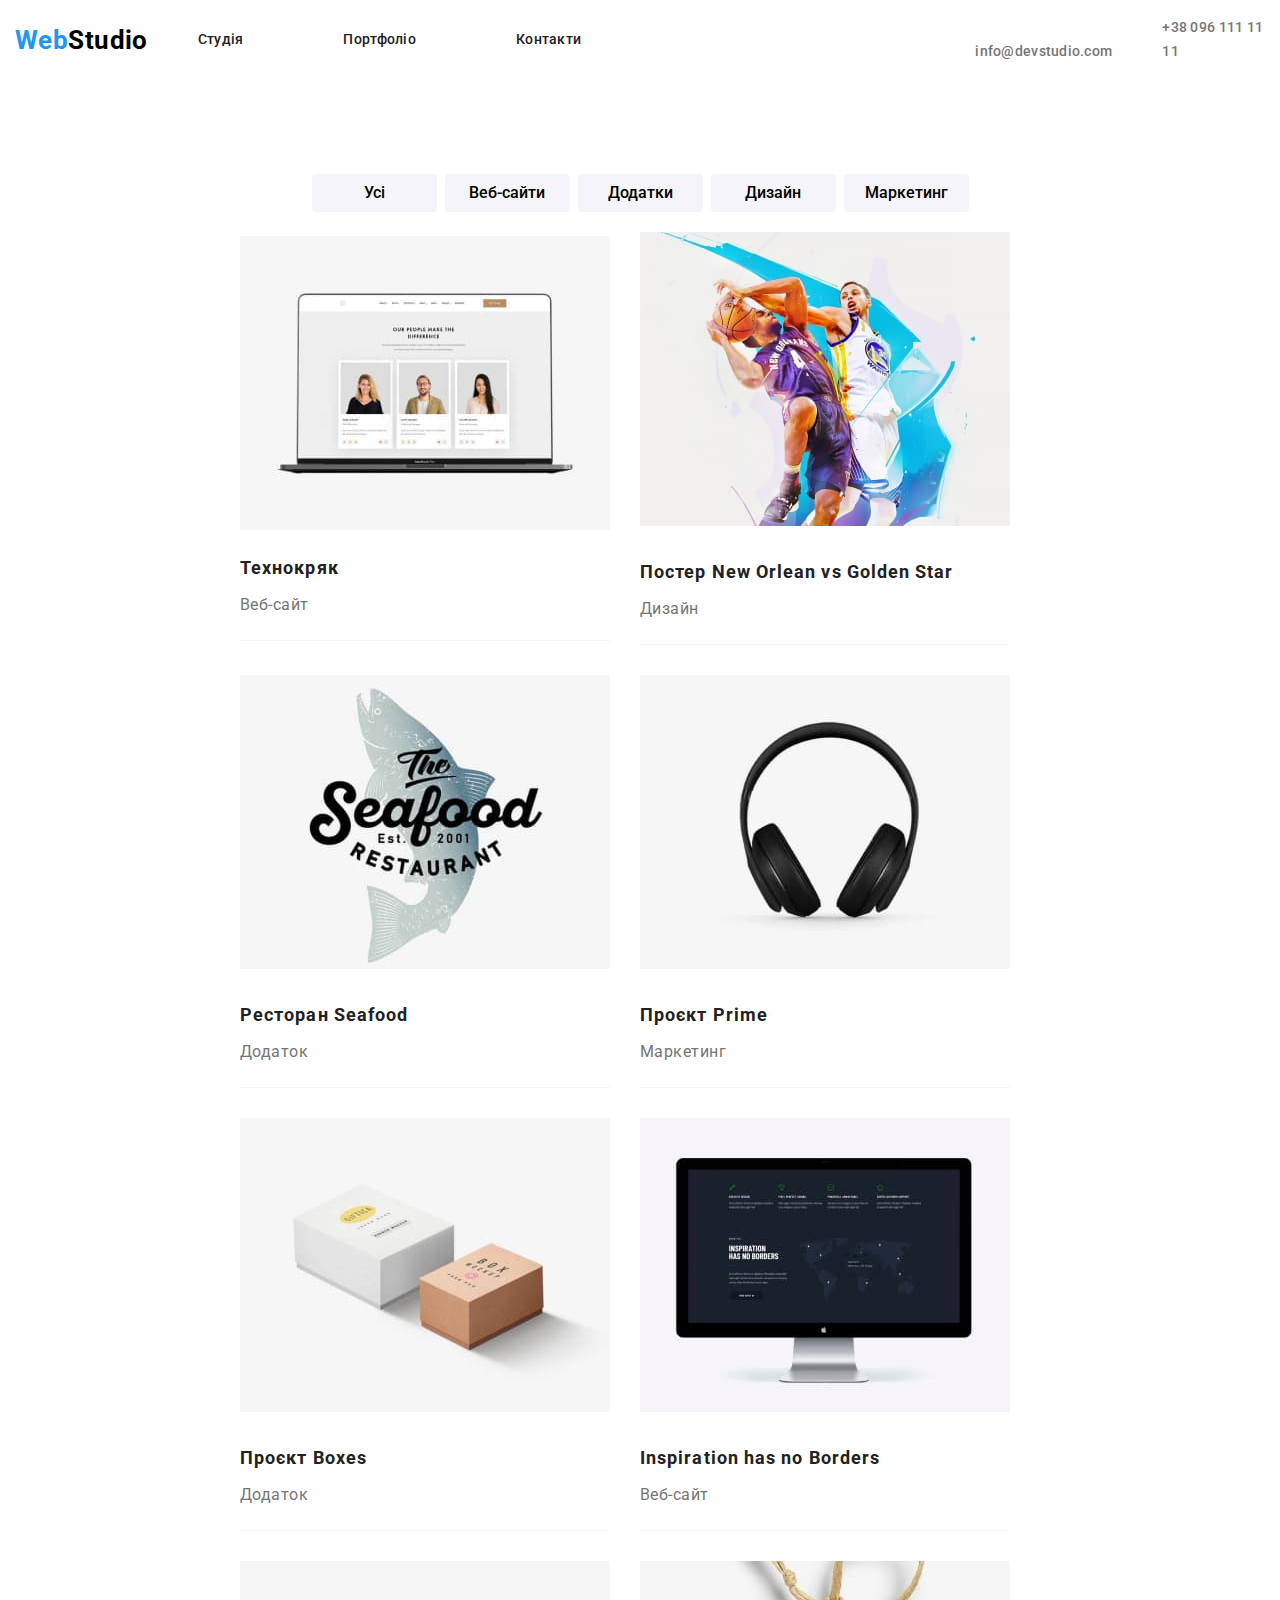
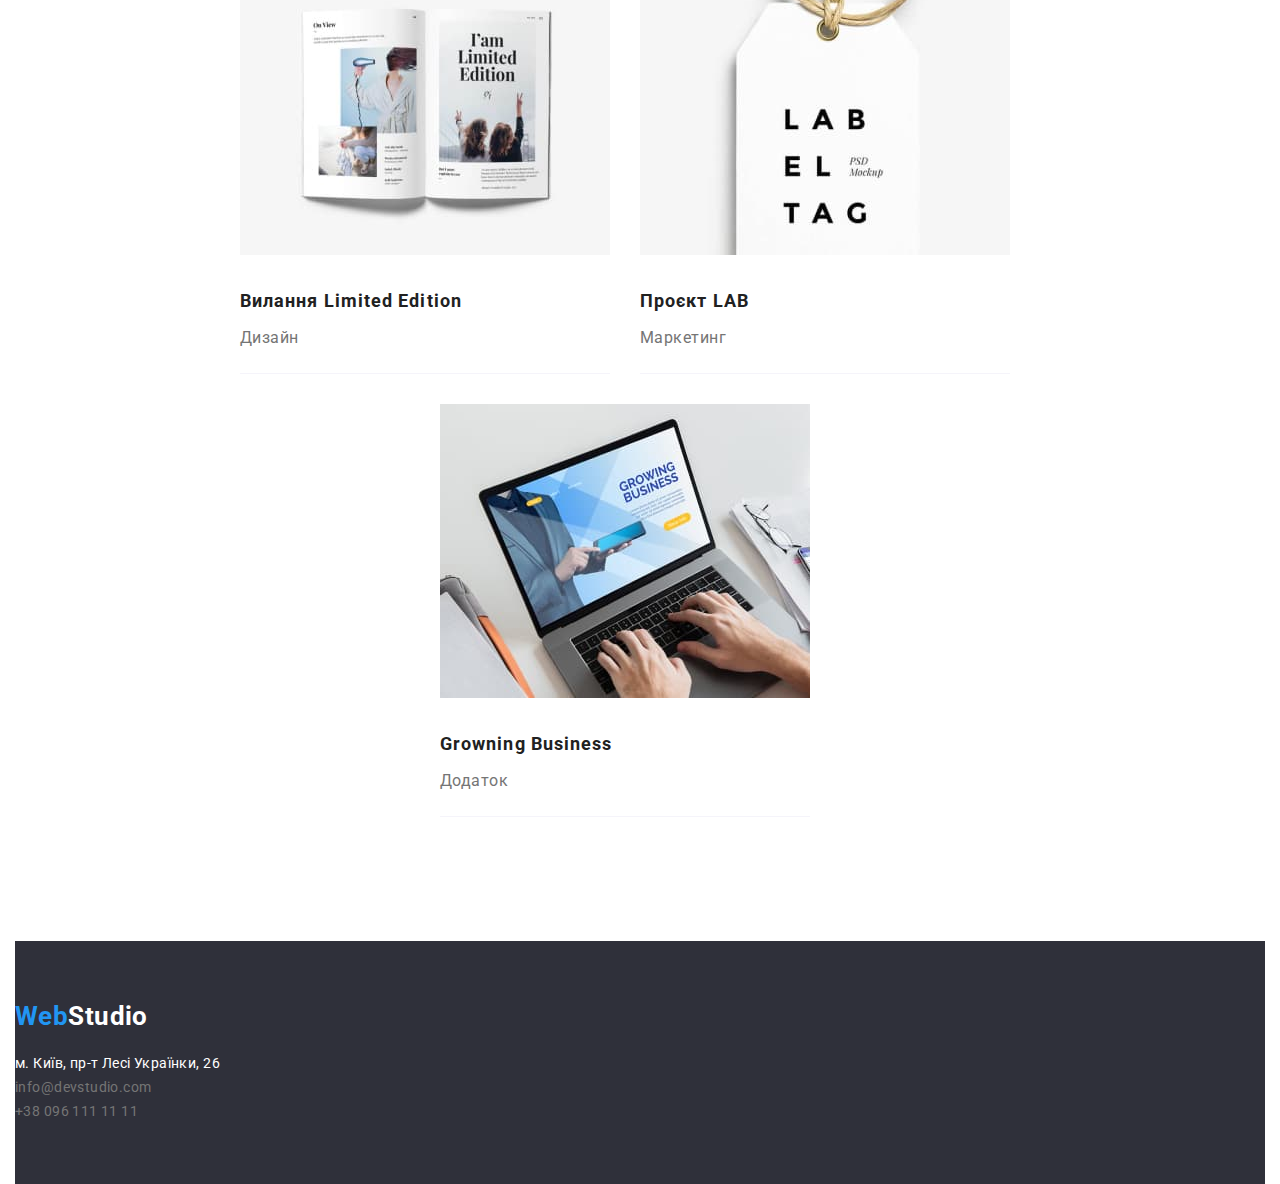
==== portfolio.html @ 68ede4b3 "дз4" ====
<!DOCTYPE html>
<html lang="uk">
  <head>
    <meta charset="UTF-8" />
    <meta http-equiv="X-UA-Compatible" content="IE=edge" />
    <meta name="viewport" content="width=device-width, initial-scale=1.0" />
    <title>Портфоліо</title>
    <link rel="preconnect" href="https://fonts.googleapis.com" />
    <link rel="preconnect" href="https://fonts.gstatic.com" crossorigin />
    <link href="https://fonts.googleapis.com/css2?family=Montserrat:wght@400;700&family=Raleway:wght@700&family=Roboto:wght@400;500;700;900&display=swap" rel="stylesheet" />
    <link rel="stylesheet" href="./css/modern-normalize.css" />
    <link rel="stylesheet" href="./css/styles.css" />
  </head>

  <body>
    <header class="header">
      <div class="header-block container">
        <a href="./index.html" class="logo"><span lang="en" class="accent">Web</span><span lang="en">Studio</span></a>
        <nav class="navigation">
          <ul class="navigation-list">
            <li class="navigation-item">
              <a class="link header-link" href="./index.html">Студія</a>
            </li>
            <li class="navigation-item">
              <a class="link header-link" href="./portfolio.html">Портфоліо</a>
            </li>
            <li class="navigation-item">
              <a class="link header-link" href="#">Контакти</a>
            </li>
          </ul>
        </nav>

        <div class="contacts">
          <ul class="header-contacts">
            <li>
              <a class="link header-contact" href="mailto:info@devstudio.com">info@devstudio.com</a>
            </li>
            <li>
              <a class="link header-contact" href="tel:+380961111111">+38 096 111 11 11</a>
            </li>
          </ul>
        </div>
      </div>
    </header>

    <main>
      <section class="section">
        <div class="container">
          <h2 hidden class="hidden work">Наши работы</h2>

          <div class="filter-work-type">
            <ul class="work-type">
              <li class="work-filter">
                <button type="button" class="button btn">Усі</button>
              </li>
              <li class="work-filter">
                <button type="button" class="button btn">Веб-сайти</button>
              </li>
              <li class="work-filter">
                <button type="button" class="button btn">Додатки</button>
              </li>
              <li class="work-filter">
                <button type="button" class="button btn">Дизайн</button>
              </li>
              <li class="work-filter">
                <button type="button" class="button btn">Маркетинг</button>
              </li>
            </ul>
          </div>

          <ul class="work-list">
            <li class="work-item">
              <a href="./portfolio.html">
                <img class="work-img" src="./images/pf-img1.jpg" alt="На ноутбуці відкрито сайт із трьома фото співробітників" width="370" />
                <div class="work-desc">
                  <h2 class="work-title">Технокряк</h2>
                  <p class="work-type">Веб-сайт</p>
                </div>
              </a>
            </li>
            <li class="work-item">
              <a href="./portfolio.html">
                <img src="./images/pf-img2.jpg" alt="Двоє чоловіків грають у баскетбол" width="370" />
                <div class="work-desc">
                  <h2 class="work-title">Постер <span lang="en">New Orlean vs Golden Star</span></h2>
                  <p class="work-type">Дизайн</p>
                </div>
              </a>
            </li>
            <li class="work-item">
              <a href="./portfolio.html">
                <img src="./images/pf-img3.jpg" alt="Логотип ресторану морської їжі" width="370" />
                <div class="work-desc">
                  <h2 class="work-title">Ресторан <span lang="en">Seafood</span></h2>
                  <p class="work-type">Додаток</p>
                </div>
              </a>
            </li>
            <li class="work-item">
              <a href="./portfolio.html">
                <img src="./images/pf-img4.jpg" alt="навушники" width="370" />
                <div class="work-desc">
                  <h2 class="work-title">Проєкт <span lang="en">Prime</span></h2>
                  <p class="work-type">Маркетинг</p>
                </div>
              </a>
            </li>
            <li class="work-item">
              <a href="./portfolio.html">
                <img src="./images/pf-img5.jpg" alt="біла велика коробка лежить поруч із бежевою маленькою коробкою" width="370" />
                <div class="work-desc">
                  <h2 class="work-title">Проєкт <span lang="en">Boxes</span></h2>
                  <p class="work-type">Додаток</p>
                </div>
              </a>
            </li>
            <li class="work-item">
              <a href="./portfolio.html">
                <img src="./images/pf-img6.jpg" alt="відкритий сайт Inspiration has no Borders на моноблоці" width="370" />
                <div class="work-desc">
                  <h2 class="work-title" lang="en">Inspiration has no Borders</h2>
                  <p class="work-type">Веб-сайт</p>
                </div>
              </a>
            </li>
            <li class="work-item">
              <a href="./portfolio.html">
                <img src="./images/pf-img7.jpg" alt="відкрита книга з ілюстраціями" width="370" />
                <div class="work-desc">
                  <h2 class="work-title">Вилання <span lang="en">Limited Edition</span></h2>
                  <p class="work-type">Дизайн</p>
                </div>
              </a>
            </li>
            <li class="work-item">
              <a href="./portfolio.html">
                <img src="./images/pf-img8.jpg" alt="етикетка LAB" width="370" />
                <div class="work-desc">
                  <h2 class="work-title">Проєкт <span lang="en">LAB</span></h2>
                  <p class="work-type">Маркетинг</p>
                </div>
              </a>
            </li>
            <li class="work-item">
              <a href="./portfolio.html">
                <img src="./images/pf-img9.jpg" alt="пальці набирають текст на ноутбуці" width="370" />
                <div class="work-desc">
                  <h2 class="work-title" lang="en">Growning Business</h2>
                  <p class="work-type">Додаток</p>
                </div>
              </a>
            </li>
          </ul>
        </div>
      </section>
    </main>

    <footer>
      <div class="footer-contacts">
        <a href="./index.html" class="footer-logo logo"><span class="accent" lang="en">Web</span><span lang="en">Studio</span></a>
        <address>
          <ul class="footer-contacts-list">
            <li>
              <a class="footer-contacts-link map" href="https://goo.gl/maps/XiPx7F8TdNtTnZYd6" target="_blank" rel="noopener noreferrer">м. Київ, пр-т Лесі Українки, 26</a>
            </li>
            <li>
              <a class="footer-contacts-link" href="mailto:info@devstudio.com">info@devstudio.com</a>
            </li>
            <li>
              <a class="footer-contacts-link" href="tel:+380961111111">+38 096 111 11 11</a>
            </li>
          </ul>
        </address>
      </div>
    </footer>
  </body>
</html>
---- css/styles.css ----
:root {
    /* text color*/
    --primary-text-color: #757575;
    --header-text-color: #212121;
    --accent-color: #2196F3;
    --c-black: #000000;
    --c-white: #fff;
    --c-grey: color: rgba(255, 255, 255, 0.6);

    /* background color*/
    --bg-grey: #F5F4FA;
    --bg-white: #FFFFFF;

}

*,
::before,
::after {
    margin: 0;
    padding: 0;
    box-sizing: border-box;
}

h1,h2,h3,h4,h5,h6,p,ul {
    margin: 0;
    padding: 0;
}

.btn {
    cursor: pointer;
}

body {
    background-color: #fff;
    color: var(--primary-text-color);
    font-family: Roboto, sans-serif;
    font-weight: 400;
    font-size: 14px;
    line-height: 1.7142;
    letter-spacing: 0.03em;
    max-width: 1600px;
    width: 100%;
    margin: 0 auto;
    padding: 0 15px;
}

ul {
    list-style: none;
}

.section{
    padding: 94px 0;
}

.container {
    max-width: 1200px;
    width: 100%;
    margin: 0 auto;
    padding: 0 15px;
}

.link {
    text-decoration: none;
    font-weight: 500;
    font-size: 14px;
    line-height: 1.1428;
    letter-spacing: 0.02em;
}

/*header*/

.logo {
    text-decoration: none;  
    color: var(--c-black);
    font-weight: 700;
    font-size: 26px;
    line-height: 1.1932;
    display: block;
}

.accent {
    color: var(--accent-color);
}

.logo:hover,
.logo:focus {
    color: var(--accent-color);
}

.header-link {
    color: var(--header-text-color);
}

.header-link:hover,
.header-link:focus {
    color: var(--accent-color);
}

.header-contact {
    color: var(--primary-text-color);
}

.header-contact:hover,
.header-contact:focus {
    color: var(--accent-color);
}

.header-block {
    display: flex;
    align-items: center;
    justify-content: center;
    padding: 32px 0;
    max-width: 1600px;
    max-height: 80px;
}
.header-icon {
    fill: currentColor;
}
.navigation-list {
    display: flex;
    margin-right: 344px;
}

.navigation-item:not(last-child) {
    margin: 50px;
}

.header-contacts {
    display: flex;
    align-items:flex-end;
    gap:50px;
}

/*hero*/

.hero-header {
    background-image: url(../images/hero-photo.jpg);
    background-repeat: no-repeat;
    padding: 200px 0;
}

.hero-title {
    color: var(--c-white);
    width: 696px;
    font-weight: 900;
    font-size: 44px;
    line-height: 1.3636;
    letter-spacing: 0.06em;
    text-transform: uppercase;
    text-align: center;
    margin: 0 auto 30px;
}

.hero-button {
    width: 216px;
    height: 50px;
    color: var(--c-white);
    background-color: var(--accent-color);
    font-weight: 700;
    font-size: 16px;
    line-height: 1.875;
    letter-spacing: 0.06em;
    box-shadow: 0px 4px 4px rgba(0, 0, 0, 0.15);
    border-radius: 4px;
    text-align: center;
    margin: 0 auto;
    display: block;
    border: none;
}

/*advantages section*/
.hidden {
    visibility: hidden;
}

.advantages-list {
    display: flex;
    justify-content: center;
}
.advantages-card {
    display: block;
    max-width: 270px;
}
.advantages-card:not(:last-child){
    margin-right:30px;
}

.advantages-img-block {
    display: flex;
    align-items: center;
    justify-content: center;
    width: 270px;
    height: 120px;
    background-color: var(--bg-grey);
    border-radius: 4px;
    margin-bottom: 30px;
}
.section-header {
    color: var(--header-text-color);
    font-weight: 700;
    font-size: 14px;
    line-height: 1.1428;   
    text-transform: uppercase;
    padding-bottom: 10px;
}

/*projects section*/
.section-title {
    color: var(--header-text-color);
    font-weight: 700;
    font-size: 36px;
    line-height: 1.1666;
    text-align: center;
    margin-bottom: 50px;
}
.projects-list {
    display: flex;
    justify-content: center;
}
.projects-item:not(:last-child) {
    margin-right:30px;
}

/*team section*/
.team {
    background-color: var(--bg-grey);
}

.team-list{
    display: flex;
    justify-content: center;
    margin-top:50px;
    gap: 30px;
}

.team-item {
    display: block;
    box-sizing: border-box;
    text-align: center;
    box-shadow: 0px 1px 3px rgba(0, 0, 0, 0.12), 0px 1px 1px rgba(0, 0, 0, 0.14), 0px 2px 1px rgba(0, 0, 0, 0.2);
    border-radius: 0px 0px 4px 4px;
}

.team-img {
    display: block;
}

.team-desc {
    padding: 30px 15px;
    font-weight: 400;
    font-size: 16px;
    line-height: 1.1875;
}

.team-name {
    padding-bottom:10px;
    font-weight: 500;
    font-size: 16px;
    line-height: 1.1875;
    color: var(--header-text-color);
}

.socials {
    display: flex;
    align-items: center;
    justify-content: center;
    gap: 10px;
    flex-wrap: wrap;
    margin-top: 30px;
}

.social-item-link {
    display: flex;
    align-items: center;
    justify-content: center;
    width: 44px;
    height: 44px;
    border-radius: 50%;
    background-color: var(--bg-white);
}

.social-item-link:hover,
.social-item-link:focus {
    background-color: var(--accent-color);
    fill: var(--c-white);
}

/*section Постійні клієнти*/
.clients-list {
    display: flex;
    align-items: center;
    justify-content: center;
    gap:30px;;
}

.clients-item-link {
    display: flex;
    align-items: center;
    justify-content: center;
    width: 170px;
    height: 92px;
    border: 1px solid var(--primary-text-color);
    border-radius: 4px;
}
.clients-item-link:hover,
.clients-item-link:focus {
    fill: var(--accent-color);
    border: 1px solid var(--accent-color);
}
/*footer*/
.footer-contacts {
    background-color: #2F303A;
}

.footer-logo {
    display: block;
    color: var(--c-white);
    padding-top: 60px;
    padding-bottom: 20px;
}

.footer-contacts-list{
    padding-bottom: 60px;
}

.footer-contacts-link {
    text-decoration: none;
    color: var(--c-grey);
    font-style:normal;
    display: block;
}
.footer-contacts-link:not(:last-child) {
    margin-bottom: 9px;;
}
.footer-contacts-link:hover,
.footer-contacts-link:focus {
    color: var(--accent-color);
}
.map {
    color: var(--c-white);
}

.footer-socials {
    display: block;
    position: relative;
    transform: translate(50%,-290%);
}

.footer-socials-list {
    display: flex;
    gap: 10px;
}

.footer-socials-title {
    font-weight: 700;
    font-size: 14px;
    line-height: 1.1428;
    text-transform: uppercase;
    color: var(--c-white);
    margin-bottom: 20px;
}

/*Страница портфолио*/
.filter-work-type {
    display: flex;
    justify-content: center;
}

.work-type {
    display: flex;
    margin-bottom: 20px;
}
.work-filter:not(:last-child) {
    margin-right: 8px;
}

.button {
    font-weight: 500;
    font-size: 16px;
    line-height: 1.625;
    text-align: center;
    background-color: var(--bg-grey);
    border: 0 solid var(--bg-grey);
    border-radius: 4px;
    width: 125px;
    height: 38px;
}

.button:hover,
.button:focus {
    background-color: var(--accent-color);
    color: var(--c-white);
    box-shadow: 0px 1px 3px rgba(0, 0, 0, 0.12), 0px 1px 1px rgba(0, 0, 0, 0.14), 0px 2px 1px rgba(0, 0, 0, 0.2);
}
.work-list {
    display: flex; 
    flex-wrap: wrap;
    justify-content: center;
    align-items: center;
}

.work-item {
    display: flex;
    justify-content: center;
    align-items: center;
    margin-right: 30px;
    margin-bottom: 30px; 
}
.work-item> a {
    text-decoration: none;
    text-align: start;
    border-bottom: 1px solid var(--bg-grey); 
}

.work-item:hover {
    box-shadow: 0px 1px 3px rgba(0, 0, 0, 0.12), 0px 1px 1px rgba(0, 0, 0, 0.14), 0px 2px 1px rgba(0, 0, 0, 0.2);
}

.work-title {
    display: block;
    font-weight: 700;
    font-size: 18px;
    line-height: 2;
    letter-spacing: 0.06em;
    color: var(--header-text-color);
    margin-top: 20px;
    margin-bottom: 4px;
}

.work-type {
    font-weight: 400;
    font-size: 16px;
    line-height: 1.875;
    letter-spacing: 0.03em;
    color: var(--primary-text-color);
}

.work-img {
    display: block;
}
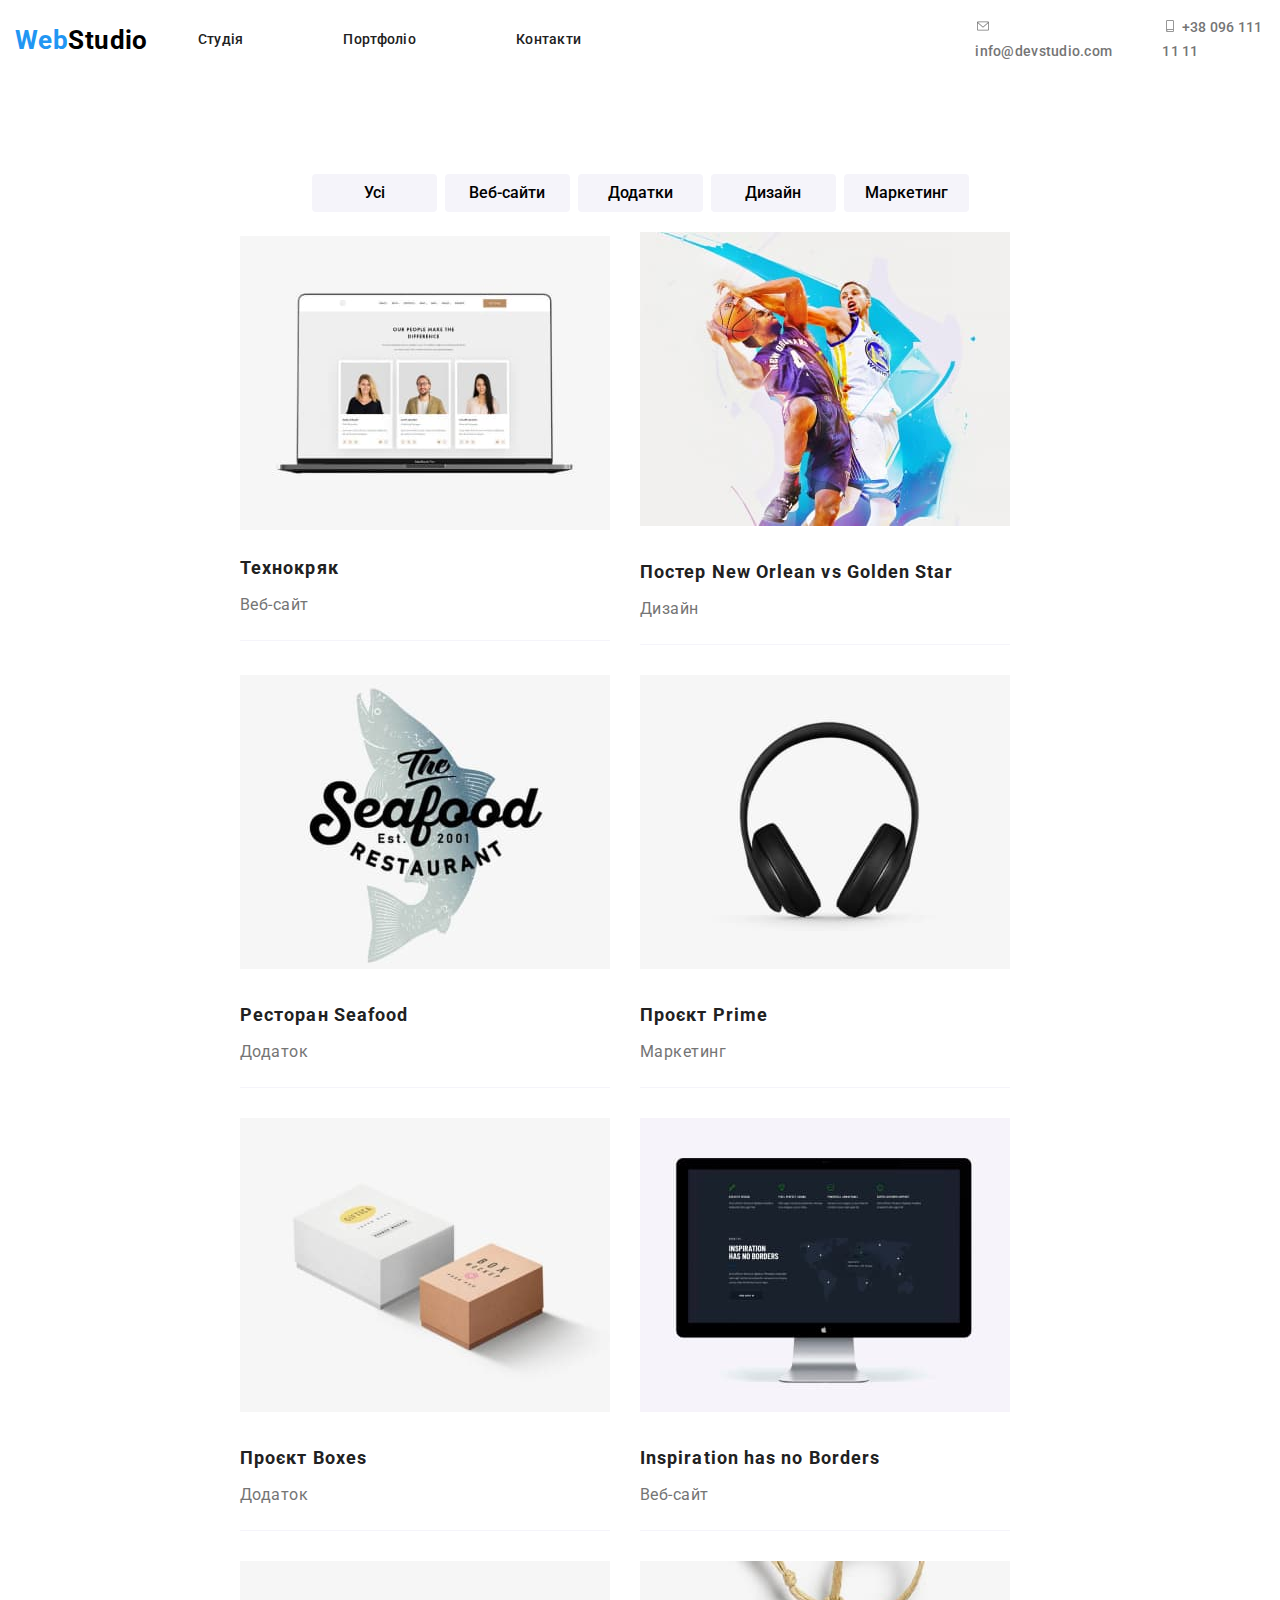
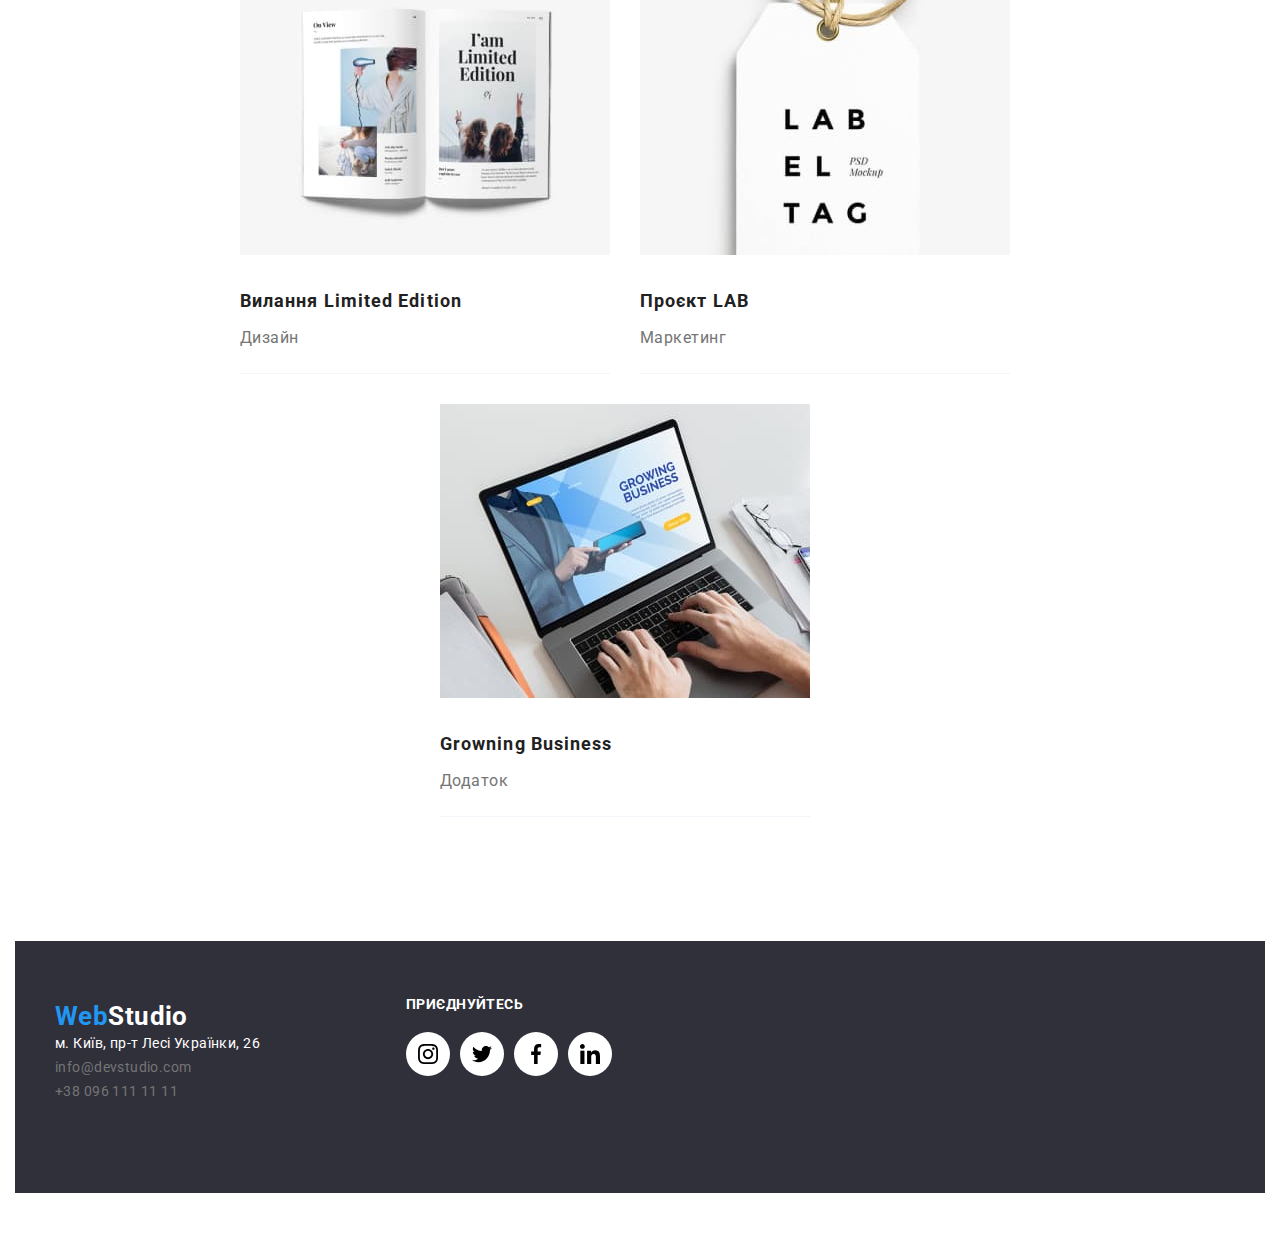
==== commit 7628e301: "дз4 портфолио" ====
--- a/portfolio.html
+++ b/portfolio.html
@@ -33,10 +33,20 @@
         <div class="contacts">
           <ul class="header-contacts">
             <li>
-              <a class="link header-contact" href="mailto:info@devstudio.com">info@devstudio.com</a>
-            </li>
-            <li>
-              <a class="link header-contact" href="tel:+380961111111">+38 096 111 11 11</a>
+              <a class="link header-contact" href="mailto:info@devstudio.com">
+                <svg class="header-icon" width="16" height="12">
+                  <use xlink:href="./images/icons.svg#icon-mail"></use>
+                </svg>
+                info@devstudio.com</a
+              >
+            </li>
+            <li>
+              <a class="link header-contact" href="tel:+380961111111">
+                <svg class="header-icon" width="16" height="12">
+                  <use xlink:href="./images/icons.svg#icon-smartphone"></use>
+                </svg>
+                +38 096 111 11 11</a
+              >
             </li>
           </ul>
         </div>
@@ -155,8 +165,8 @@
       </section>
     </main>
 
-    <footer>
-      <div class="footer-contacts">
+    <footer class="footer-contacts">
+      <div class="container">
         <a href="./index.html" class="footer-logo logo"><span class="accent" lang="en">Web</span><span lang="en">Studio</span></a>
         <address>
           <ul class="footer-contacts-list">
@@ -171,6 +181,39 @@
             </li>
           </ul>
         </address>
+        <div class="footer-socials">
+          <h3 class="footer-socials-title">приєднуйтесь</h3>
+          <ul class="footer-socials-list">
+            <li class="footer-socials-link">
+              <a href="#" class="social-item-link" target="_blank" rel="noopener noreferrer">
+                <svg class="icon" width="20" height="20">
+                  <use xlink:href="./images/icons.svg#icon-instagram"></use>
+                </svg>
+              </a>
+            </li>
+            <li class="footer-socials-link">
+              <a href="#" class="social-item-link" target="_blank" rel="noopener noreferrer">
+                <svg class="icon" width="20" height="20">
+                  <use xlink:href="./images/icons.svg#icon-twitter"></use>
+                </svg>
+              </a>
+            </li>
+            <li class="footer-socials-link">
+              <a href="#" class="social-item-link" target="_blank" rel="noopener noreferrer">
+                <svg class="icon" width="20" height="20">
+                  <use xlink:href="./images/icons.svg#icon-facebook"></use>
+                </svg>
+              </a>
+            </li>
+            <li class="footer-socials-link">
+              <a href="#" class="social-item-link" target="_blank" rel="noopener noreferrer">
+                <svg class="icon" width="20" height="20">
+                  <use xlink:href="./images/icons.svg#icon-linkedin"></use>
+                </svg>
+              </a>
+            </li>
+          </ul>
+        </div>
       </div>
     </footer>
   </body>
--- a/css/styles.css
+++ b/css/styles.css
@@ -134,7 +134,7 @@
 /*hero*/
 
 .hero-header {
-    background-image: url(../images/hero-photo.jpg);
+    background: linear-gradient(rgba(0, 0, 0, 0.15), rgba(0, 0, 0, 0.15)), url(../images/hero-photo.jpg);
     background-repeat: no-repeat;
     padding: 200px 0;
 }
@@ -310,13 +310,13 @@
 /*footer*/
 .footer-contacts {
     background-color: #2F303A;
+    max-height: 252px;
 }
 
 .footer-logo {
     display: block;
     color: var(--c-white);
     padding-top: 60px;
-    padding-bottom: 20px;
 }
 
 .footer-contacts-list{
@@ -343,7 +343,7 @@
 .footer-socials {
     display: block;
     position: relative;
-    transform: translate(50%,-290%);
+    transform: translate(30%,-210%);
 }
 
 .footer-socials-list {
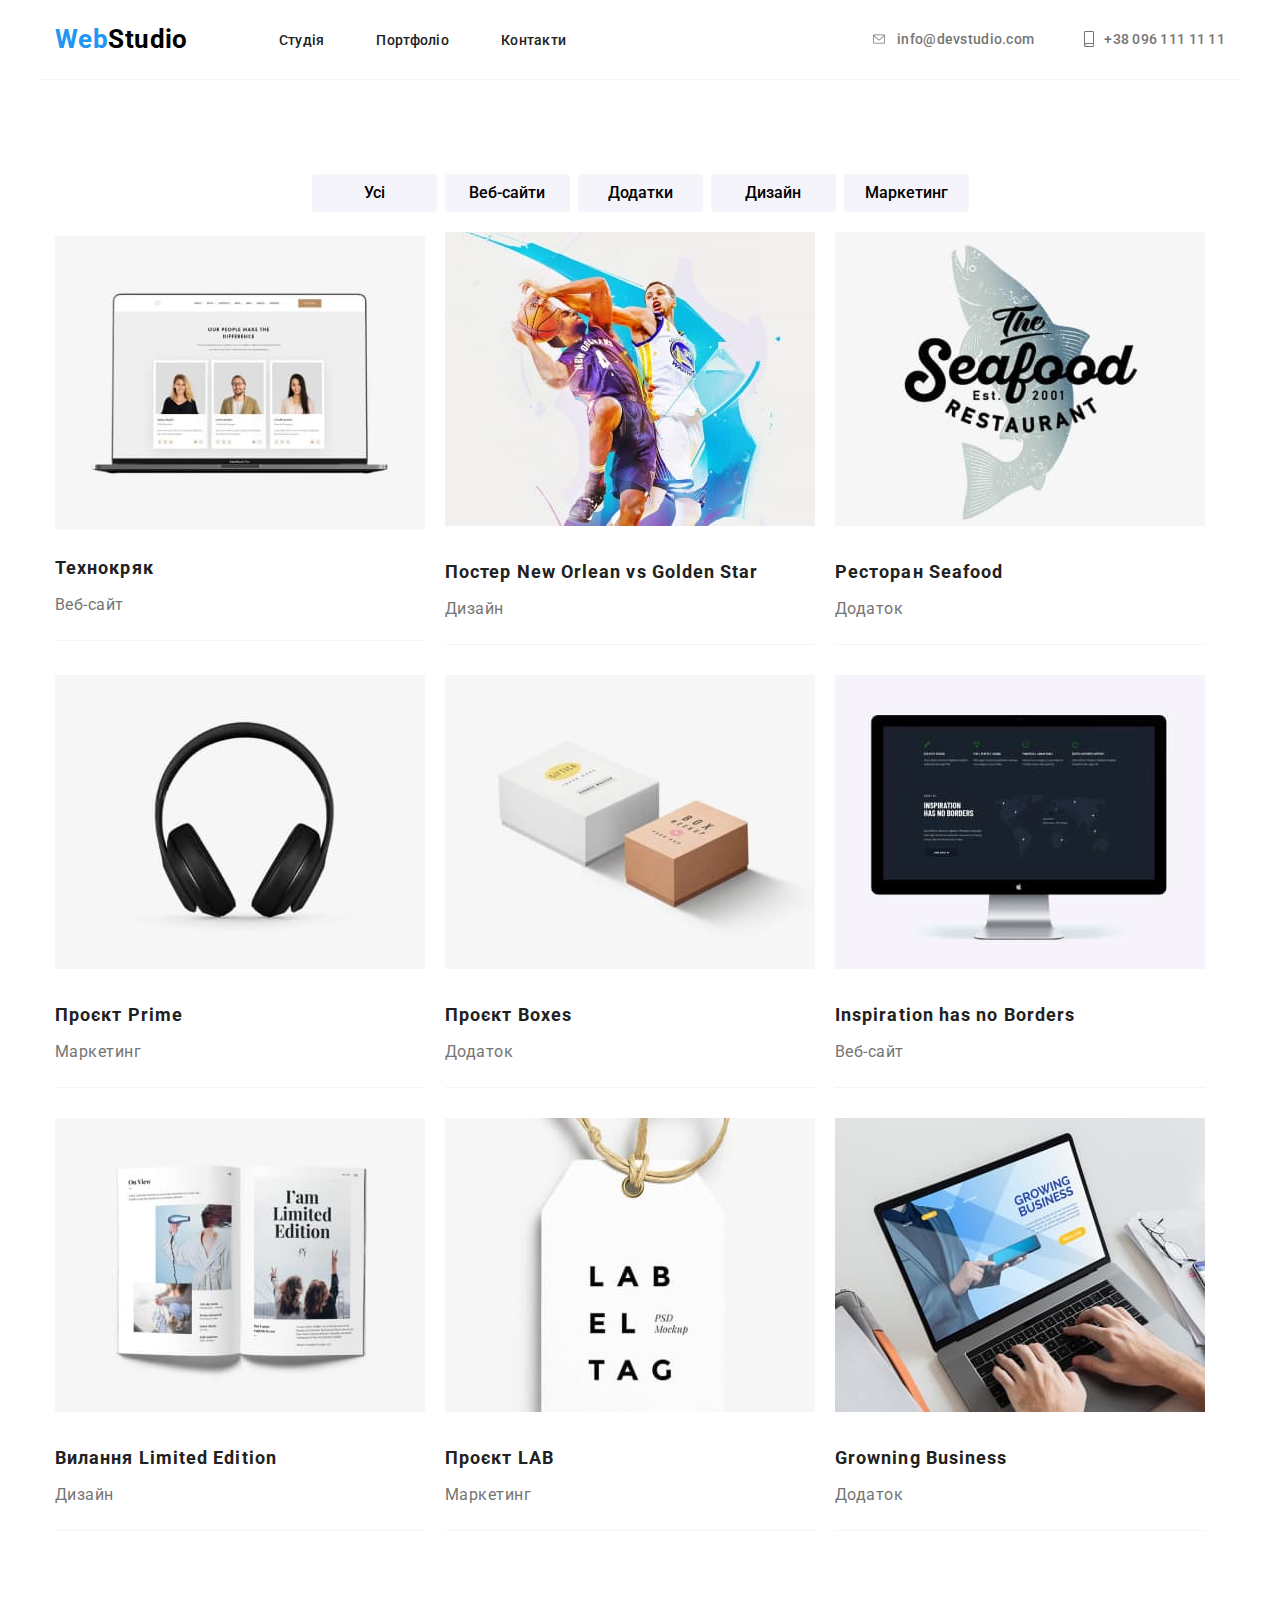
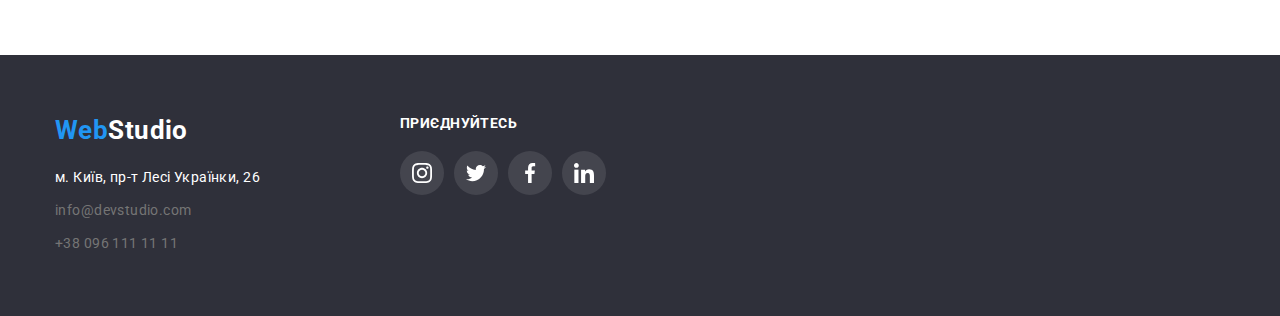
==== commit 6f8ead8b: "дз4" ====
--- a/portfolio.html
+++ b/portfolio.html
@@ -15,7 +15,7 @@
   <body>
     <header class="header">
       <div class="header-block container">
-        <a href="./index.html" class="logo"><span lang="en" class="accent">Web</span><span lang="en">Studio</span></a>
+        <a href="./index.html" lang="en" class="logo"><span>Web</span>Studio</a>
         <nav class="navigation">
           <ul class="navigation-list">
             <li class="navigation-item">
@@ -42,7 +42,7 @@
             </li>
             <li>
               <a class="link header-contact" href="tel:+380961111111">
-                <svg class="header-icon" width="16" height="12">
+                <svg class="header-icon" width="10" height="16">
                   <use xlink:href="./images/icons.svg#icon-smartphone"></use>
                 </svg>
                 +38 096 111 11 11</a
@@ -56,7 +56,7 @@
     <main>
       <section class="section">
         <div class="container">
-          <h2 hidden class="hidden work">Наши работы</h2>
+          <h2 class="hidden work">Наши работы</h2>
 
           <div class="filter-work-type">
             <ul class="work-type">
@@ -166,48 +166,50 @@
     </main>
 
     <footer class="footer-contacts">
-      <div class="container">
-        <a href="./index.html" class="footer-logo logo"><span class="accent" lang="en">Web</span><span lang="en">Studio</span></a>
-        <address>
-          <ul class="footer-contacts-list">
-            <li>
-              <a class="footer-contacts-link map" href="https://goo.gl/maps/XiPx7F8TdNtTnZYd6" target="_blank" rel="noopener noreferrer">м. Київ, пр-т Лесі Українки, 26</a>
-            </li>
-            <li>
-              <a class="footer-contacts-link" href="mailto:info@devstudio.com">info@devstudio.com</a>
-            </li>
-            <li>
-              <a class="footer-contacts-link" href="tel:+380961111111">+38 096 111 11 11</a>
-            </li>
-          </ul>
-        </address>
+      <div class="container footer-block">
+        <div class="footer-address">
+          <a href="./index.html" class="footer-logo logo" lang="en"><span>Web</span>Studio</a>
+          <address>
+            <ul class="footer-contacts-list">
+              <li class="footer-contacts-item">
+                <a class="footer-contacts-link map" href="https://goo.gl/maps/XiPx7F8TdNtTnZYd6" target="_blank" rel="noopener noreferrer">м. Київ, пр-т Лесі Українки, 26</a>
+              </li>
+              <li class="footer-contacts-item">
+                <a class="footer-contacts-link" href="mailto:info@devstudio.com">info@devstudio.com</a>
+              </li>
+              <li class="footer-contacts-item">
+                <a class="footer-contacts-link" href="tel:+380961111111">+38 096 111 11 11</a>
+              </li>
+            </ul>
+          </address>
+        </div>
         <div class="footer-socials">
           <h3 class="footer-socials-title">приєднуйтесь</h3>
           <ul class="footer-socials-list">
             <li class="footer-socials-link">
-              <a href="#" class="social-item-link" target="_blank" rel="noopener noreferrer">
-                <svg class="icon" width="20" height="20">
+              <a href="#" class="social-item-link footer-item-link" target="_blank" rel="noopener noreferrer">
+                <svg class="footer-icon" width="20" height="20">
                   <use xlink:href="./images/icons.svg#icon-instagram"></use>
                 </svg>
               </a>
             </li>
             <li class="footer-socials-link">
-              <a href="#" class="social-item-link" target="_blank" rel="noopener noreferrer">
-                <svg class="icon" width="20" height="20">
+              <a href="#" class="social-item-link footer-item-link" target="_blank" rel="noopener noreferrer">
+                <svg class="footer-icon" width="20" height="20">
                   <use xlink:href="./images/icons.svg#icon-twitter"></use>
                 </svg>
               </a>
             </li>
             <li class="footer-socials-link">
-              <a href="#" class="social-item-link" target="_blank" rel="noopener noreferrer">
-                <svg class="icon" width="20" height="20">
+              <a href="#" class="social-item-link footer-item-link" target="_blank" rel="noopener noreferrer">
+                <svg class="footer-icon" width="20" height="20">
                   <use xlink:href="./images/icons.svg#icon-facebook"></use>
                 </svg>
               </a>
             </li>
             <li class="footer-socials-link">
-              <a href="#" class="social-item-link" target="_blank" rel="noopener noreferrer">
-                <svg class="icon" width="20" height="20">
+              <a href="#" class="social-item-link footer-item-link" target="_blank" rel="noopener noreferrer">
+                <svg class="footer-icon" width="20" height="20">
                   <use xlink:href="./images/icons.svg#icon-linkedin"></use>
                 </svg>
               </a>
--- a/css/styles.css
+++ b/css/styles.css
@@ -38,10 +38,6 @@
     font-size: 14px;
     line-height: 1.7142;
     letter-spacing: 0.03em;
-    max-width: 1600px;
-    width: 100%;
-    margin: 0 auto;
-    padding: 0 15px;
 }
 
 ul {
@@ -78,17 +74,14 @@
     display: block;
 }
 
-.accent {
+.logo span {
     color: var(--accent-color);
 }
 
-.logo:hover,
-.logo:focus {
-    color: var(--accent-color);
-}
-
 .header-link {
+    display: inline-block;
     color: var(--header-text-color);
+    padding: 32px 0 31px;
 }
 
 .header-link:hover,
@@ -98,6 +91,9 @@
 
 .header-contact {
     color: var(--primary-text-color);
+    display: flex;
+    align-items: center;
+    gap: 10px;
 }
 
 .header-contact:hover,
@@ -108,40 +104,56 @@
 .header-block {
     display: flex;
     align-items: center;
-    justify-content: center;
-    padding: 32px 0;
-    max-width: 1600px;
-    max-height: 80px;
-}
+    border-bottom: 1px solid var(--bg-grey);
+}
+
 .header-icon {
     fill: currentColor;
 }
+
+.navigation {
+    margin-left: 91px;
+}
+
 .navigation-list {
     display: flex;
-    margin-right: 344px;
-}
-
-.navigation-item:not(last-child) {
-    margin: 50px;
-}
-
+}
+
+.navigation-item:not(:last-child) {
+    margin-right: 52px;
+}
+
+.contacts {
+    margin-left: auto;
+}
 .header-contacts {
     display: flex;
-    align-items:flex-end;
+    align-items: left;
     gap:50px;
 }
 
+
 /*hero*/
 
 .hero-header {
-    background: linear-gradient(rgba(0, 0, 0, 0.15), rgba(0, 0, 0, 0.15)), url(../images/hero-photo.jpg);
+    background: linear-gradient(rgba(47, 48, 58, 0.4), rgba(47, 48, 58, 0.4)), url(../images/hero-photo.jpg);
     background-repeat: no-repeat;
+    background-size: cover;
+    background-position: center;
     padding: 200px 0;
-}
-
+    display: block;
+    max-width: 1600px;
+    margin: 0 auto;
+}
+
+.hero-block {
+    display: block;
+    align-items: center;
+    justify-content: center;
+}
 .hero-title {
     color: var(--c-white);
-    width: 696px;
+    max-width: 696px;
     font-weight: 900;
     font-size: 44px;
     line-height: 1.3636;
@@ -169,9 +181,23 @@
 }
 
 /*advantages section*/
+
+.section-advantages {
+    padding-bottom: 0;
+}
 .hidden {
-    visibility: hidden;
-}
+    position: absolute;
+    width: 1px;
+    height: 1px;
+    margin: -1px;
+    border: 0;
+    padding: 0;
+    white-space: nowrap;
+    clip-path: inset(100%);
+    clip: rect(0 0 0 0);
+    overflow: hidden;
+}
+
 
 .advantages-list {
     display: flex;
@@ -260,6 +286,7 @@
     color: var(--header-text-color);
 }
 
+
 .socials {
     display: flex;
     align-items: center;
@@ -282,6 +309,13 @@
 .social-item-link:hover,
 .social-item-link:focus {
     background-color: var(--accent-color);
+}
+
+.icon {
+    fill: #AFB1B8;
+}
+.icon:hover,
+.icon:focus {
     fill: var(--c-white);
 }
 
@@ -293,13 +327,20 @@
     gap:30px;;
 }
 
+.clients-icon {
+    fill: #AFB1B8;
+}
+.clients-icon:hover,
+.clients-icon:focus {
+    fill: var(--accent-color);
+}
 .clients-item-link {
     display: flex;
     align-items: center;
     justify-content: center;
     width: 170px;
     height: 92px;
-    border: 1px solid var(--primary-text-color);
+    border: 1px solid #AFB1B8;;
     border-radius: 4px;
 }
 .clients-item-link:hover,
@@ -310,26 +351,34 @@
 /*footer*/
 .footer-contacts {
     background-color: #2F303A;
-    max-height: 252px;
-}
-
+    padding: 60px 0;
+}
+
+.footer-block {
+    display: flex;
+}
 .footer-logo {
     display: block;
     color: var(--c-white);
-    padding-top: 60px;
-}
-
-.footer-contacts-list{
-    padding-bottom: 60px;
-}
-
+}
+
+.footer-address {
+    display: block;
+    margin-right: 70px;
+
+}
 .footer-contacts-link {
     text-decoration: none;
     color: var(--c-grey);
     font-style:normal;
     display: block;
 }
-.footer-contacts-link:not(:last-child) {
+
+.footer-contacts-item:first-child {
+    margin-top: 20px;
+}
+
+.footer-contacts-item:not(:last-child) {
     margin-bottom: 9px;;
 }
 .footer-contacts-link:hover,
@@ -341,14 +390,17 @@
 }
 
 .footer-socials {
-    display: block;
-    position: relative;
-    transform: translate(30%,-210%);
+    display: block;  
+    margin-left: 70px;
 }
 
 .footer-socials-list {
     display: flex;
     gap: 10px;
+}
+
+.footer-item-link {
+    background-color: rgba(255, 255, 255, 0.1);
 }
 
 .footer-socials-title {
@@ -358,9 +410,15 @@
     text-transform: uppercase;
     color: var(--c-white);
     margin-bottom: 20px;
+    display: block;
+}
+
+.footer-icon{
+    fill: var(--c-white);
 }
 
 /*Страница портфолио*/
+
 .filter-work-type {
     display: flex;
     justify-content: center;
@@ -396,14 +454,13 @@
     display: flex; 
     flex-wrap: wrap;
     justify-content: center;
-    align-items: center;
 }
 
 .work-item {
     display: flex;
     justify-content: center;
     align-items: center;
-    margin-right: 30px;
+    margin-right: 20px;
     margin-bottom: 30px; 
 }
 .work-item> a {
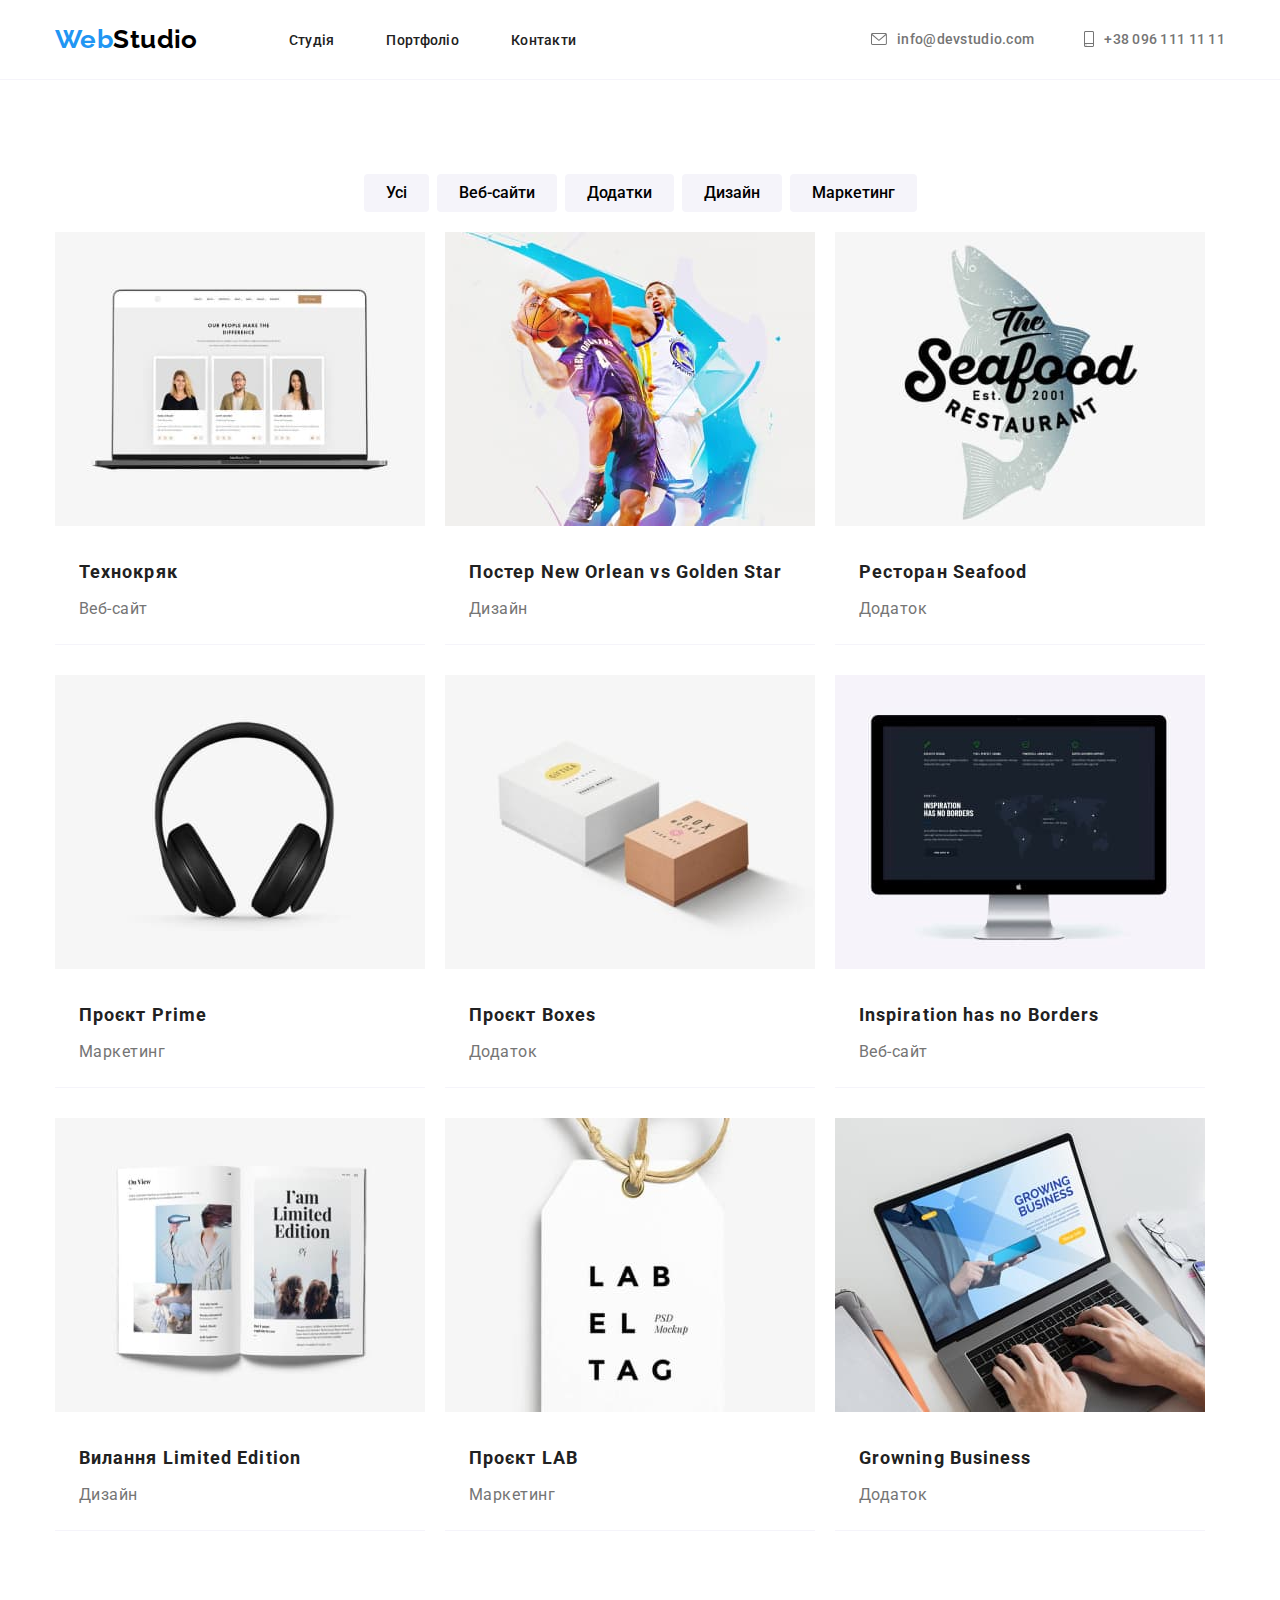
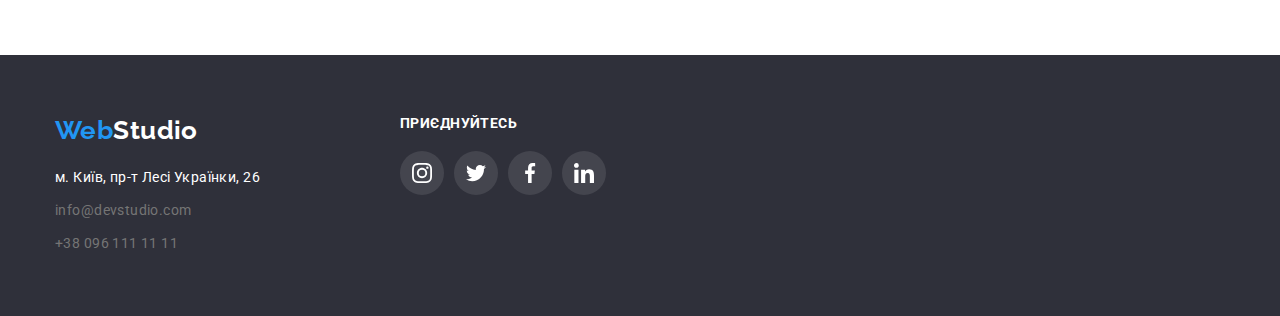
==== commit 6e4b4659: "дз4 правки" ====
--- a/portfolio.html
+++ b/portfolio.html
@@ -59,7 +59,7 @@
           <h2 class="hidden work">Наши работы</h2>
 
           <div class="filter-work-type">
-            <ul class="work-type">
+            <ul class="work-type-list">
               <li class="work-filter">
                 <button type="button" class="button btn">Усі</button>
               </li>
@@ -81,7 +81,7 @@
           <ul class="work-list">
             <li class="work-item">
               <a href="./portfolio.html">
-                <img class="work-img" src="./images/pf-img1.jpg" alt="На ноутбуці відкрито сайт із трьома фото співробітників" width="370" />
+                <img src="./images/pf-img1.jpg" alt="На ноутбуці відкрито сайт із трьома фото співробітників" width="370" />
                 <div class="work-desc">
                   <h2 class="work-title">Технокряк</h2>
                   <p class="work-type">Веб-сайт</p>
--- a/css/styles.css
+++ b/css/styles.css
@@ -6,6 +6,7 @@
     --c-black: #000000;
     --c-white: #fff;
     --c-grey: color: rgba(255, 255, 255, 0.6);
+    --c-lgrey: #AFB1B8;
 
     /* background color*/
     --bg-grey: #F5F4FA;
@@ -66,6 +67,7 @@
 /*header*/
 
 .logo {
+    font-family: Raleway;
     text-decoration: none;  
     color: var(--c-black);
     font-weight: 700;
@@ -78,6 +80,9 @@
     color: var(--accent-color);
 }
 
+.header {
+    border-bottom: 1px solid var(--bg-grey);
+}
 .header-link {
     display: inline-block;
     color: var(--header-text-color);
@@ -104,7 +109,6 @@
 .header-block {
     display: flex;
     align-items: center;
-    border-bottom: 1px solid var(--bg-grey);
 }
 
 .header-icon {
@@ -276,6 +280,7 @@
     font-weight: 400;
     font-size: 16px;
     line-height: 1.1875;
+    background-color: var(--bg-white);
 }
 
 .team-name {
@@ -304,48 +309,48 @@
     height: 44px;
     border-radius: 50%;
     background-color: var(--bg-white);
+    color: #AFB1B8;
 }
 
 .social-item-link:hover,
 .social-item-link:focus {
+    color: var(--c-white);
     background-color: var(--accent-color);
 }
 
 .icon {
-    fill: #AFB1B8;
-}
-.icon:hover,
+    fill: currentColor;
+}
+/*.icon:hover,
 .icon:focus {
     fill: var(--c-white);
-}
+}*/
 
 /*section Постійні клієнти*/
 .clients-list {
     display: flex;
     align-items: center;
     justify-content: center;
-    gap:30px;;
+    gap:30px;
 }
 
 .clients-icon {
-    fill: #AFB1B8;
-}
-.clients-icon:hover,
-.clients-icon:focus {
-    fill: var(--accent-color);
-}
+    fill: currentColor;
+}
+
 .clients-item-link {
     display: flex;
     align-items: center;
     justify-content: center;
     width: 170px;
     height: 92px;
-    border: 1px solid #AFB1B8;;
+    border: 1px solid var(--c-lgrey);
     border-radius: 4px;
+    color: var(--c-lgrey);
 }
 .clients-item-link:hover,
 .clients-item-link:focus {
-    fill: var(--accent-color);
+    color: var(--accent-color);
     border: 1px solid var(--accent-color);
 }
 /*footer*/
@@ -424,7 +429,7 @@
     justify-content: center;
 }
 
-.work-type {
+.work-type-list {
     display: flex;
     margin-bottom: 20px;
 }
@@ -440,8 +445,7 @@
     background-color: var(--bg-grey);
     border: 0 solid var(--bg-grey);
     border-radius: 4px;
-    width: 125px;
-    height: 38px;
+    padding: 6px 22px;
 }
 
 .button:hover,
@@ -470,7 +474,14 @@
 }
 
 .work-item:hover {
-    box-shadow: 0px 1px 3px rgba(0, 0, 0, 0.12), 0px 1px 1px rgba(0, 0, 0, 0.14), 0px 2px 1px rgba(0, 0, 0, 0.2);
+    box-shadow: 0px 1px 1px rgba(0, 0, 0, 0.12), 
+    0px 4px 4px rgba(0, 0, 0, 0.06), 
+    1px 4px 6px rgba(0, 0, 0, 0.16);
+}
+
+.work-desc {
+    display: block;
+    padding: 20px 24px;
 }
 
 .work-title {
@@ -480,7 +491,6 @@
     line-height: 2;
     letter-spacing: 0.06em;
     color: var(--header-text-color);
-    margin-top: 20px;
     margin-bottom: 4px;
 }
 
@@ -492,6 +502,3 @@
     color: var(--primary-text-color);
 }
 
-.work-img {
-    display: block;
-}
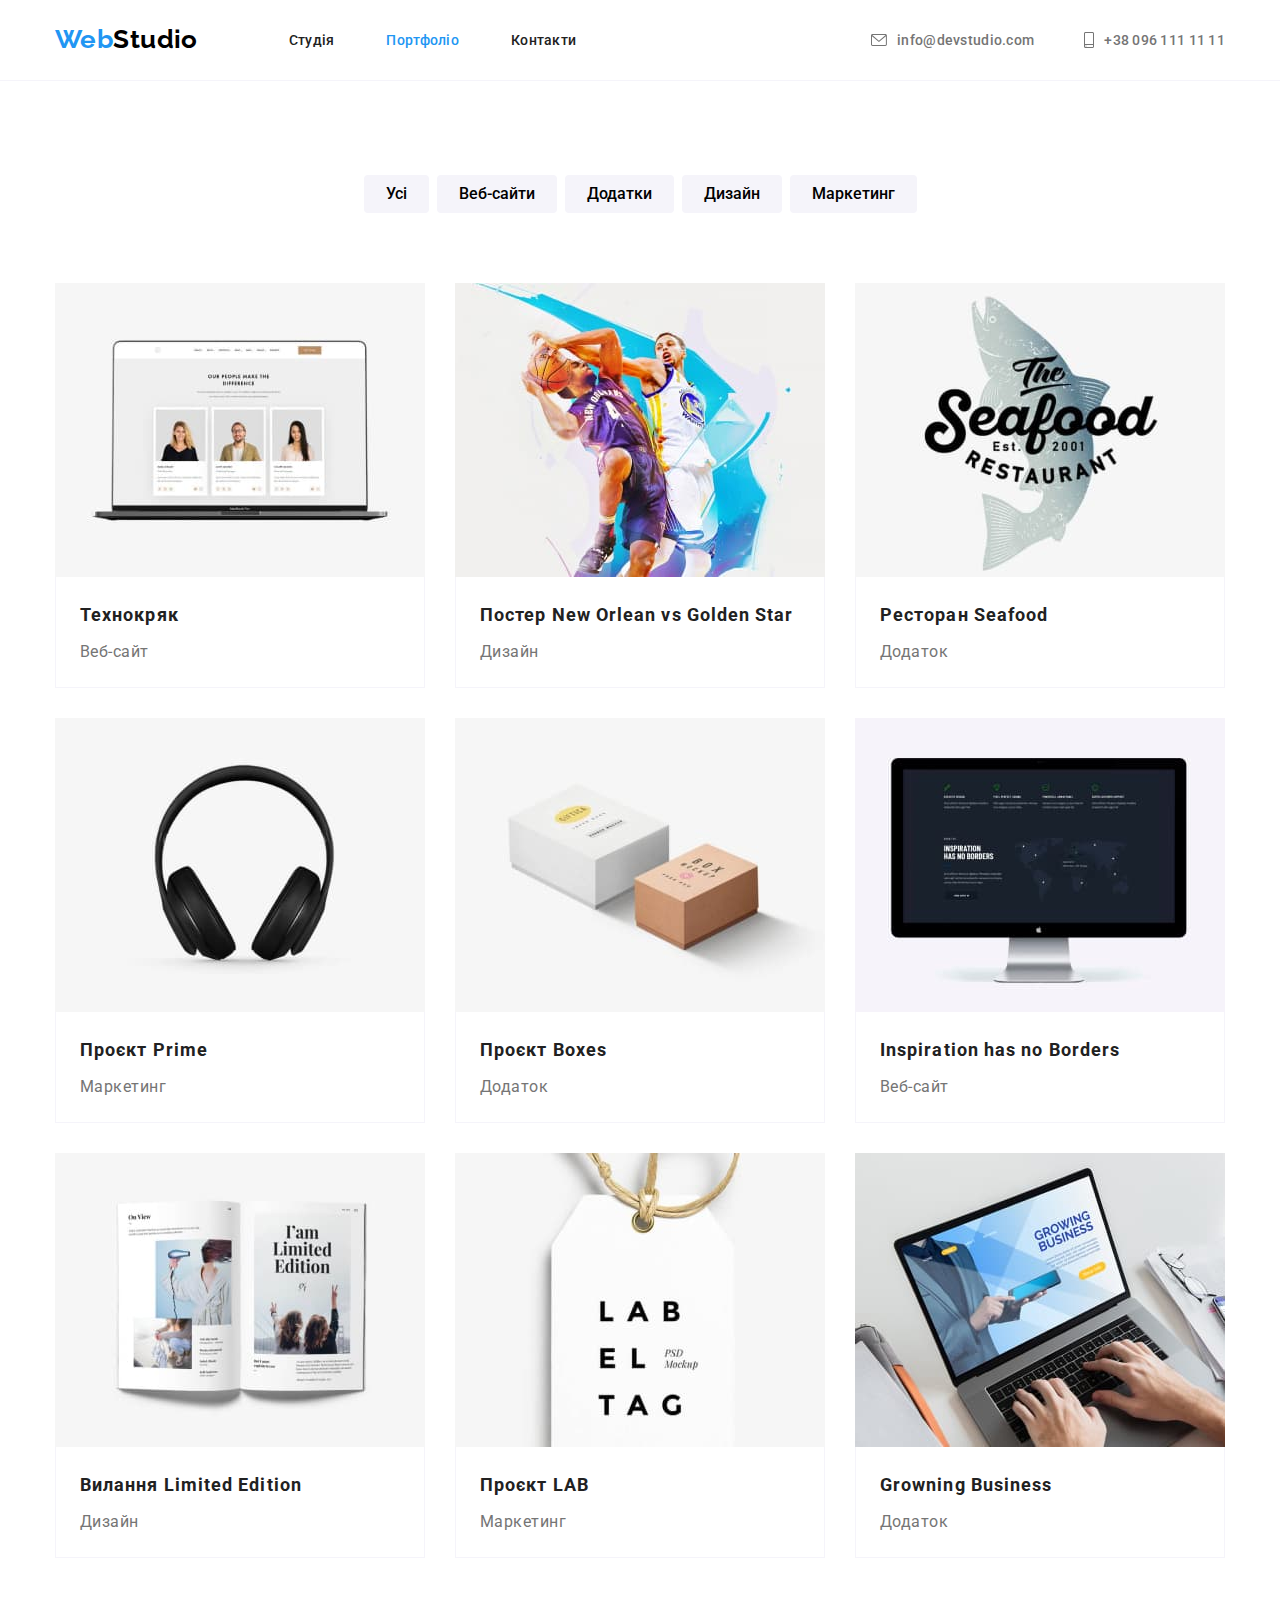
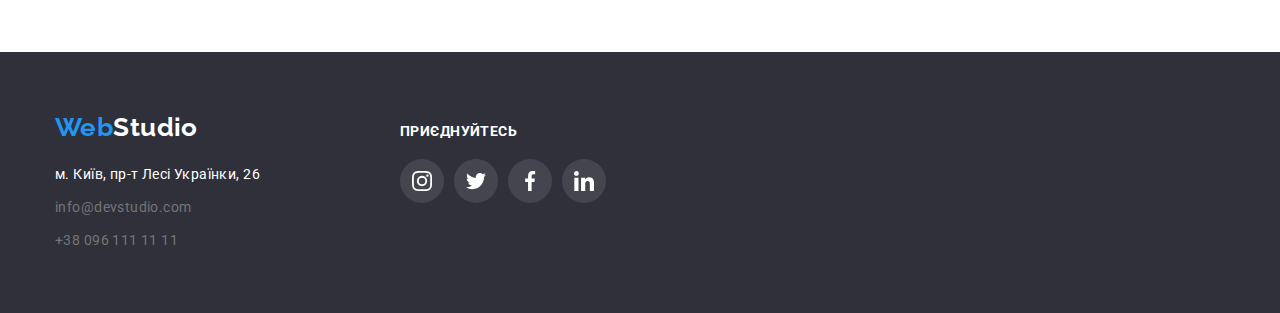
==== commit 4735c780: "правки оформление" ====
--- a/portfolio.html
+++ b/portfolio.html
@@ -22,7 +22,7 @@
               <a class="link header-link" href="./index.html">Студія</a>
             </li>
             <li class="navigation-item">
-              <a class="link header-link" href="./portfolio.html">Портфоліо</a>
+              <a class="link header-link active" href="./portfolio.html">Портфоліо</a>
             </li>
             <li class="navigation-item">
               <a class="link header-link" href="#">Контакти</a>
--- a/css/styles.css
+++ b/css/styles.css
@@ -86,14 +86,16 @@
 .header-link {
     display: inline-block;
     color: var(--header-text-color);
-    padding: 32px 0 31px;
+    padding: 32px 0 32px;
 }
 
 .header-link:hover,
 .header-link:focus {
     color: var(--accent-color);
 }
-
+.active {
+    color: var(--accent-color);
+}
 .header-contact {
     color: var(--primary-text-color);
     display: flex;
@@ -361,6 +363,7 @@
 
 .footer-block {
     display: flex;
+    align-items: baseline;
 }
 .footer-logo {
     display: block;
@@ -427,6 +430,7 @@
 .filter-work-type {
     display: flex;
     justify-content: center;
+    margin-bottom: 50px;
 }
 
 .work-type-list {
@@ -458,19 +462,23 @@
     display: flex; 
     flex-wrap: wrap;
     justify-content: center;
+    gap: 30px;
 }
 
 .work-item {
     display: flex;
     justify-content: center;
     align-items: center;
-    margin-right: 20px;
-    margin-bottom: 30px; 
-}
+}
+
 .work-item> a {
     text-decoration: none;
     text-align: start;
-    border-bottom: 1px solid var(--bg-grey); 
+    display: block;
+}
+
+.work-item img {
+    display: block;
 }
 
 .work-item:hover {
@@ -482,6 +490,8 @@
 .work-desc {
     display: block;
     padding: 20px 24px;
+    border: 1px solid var(--bg-grey);
+    border-top: none;
 }
 
 .work-title {
